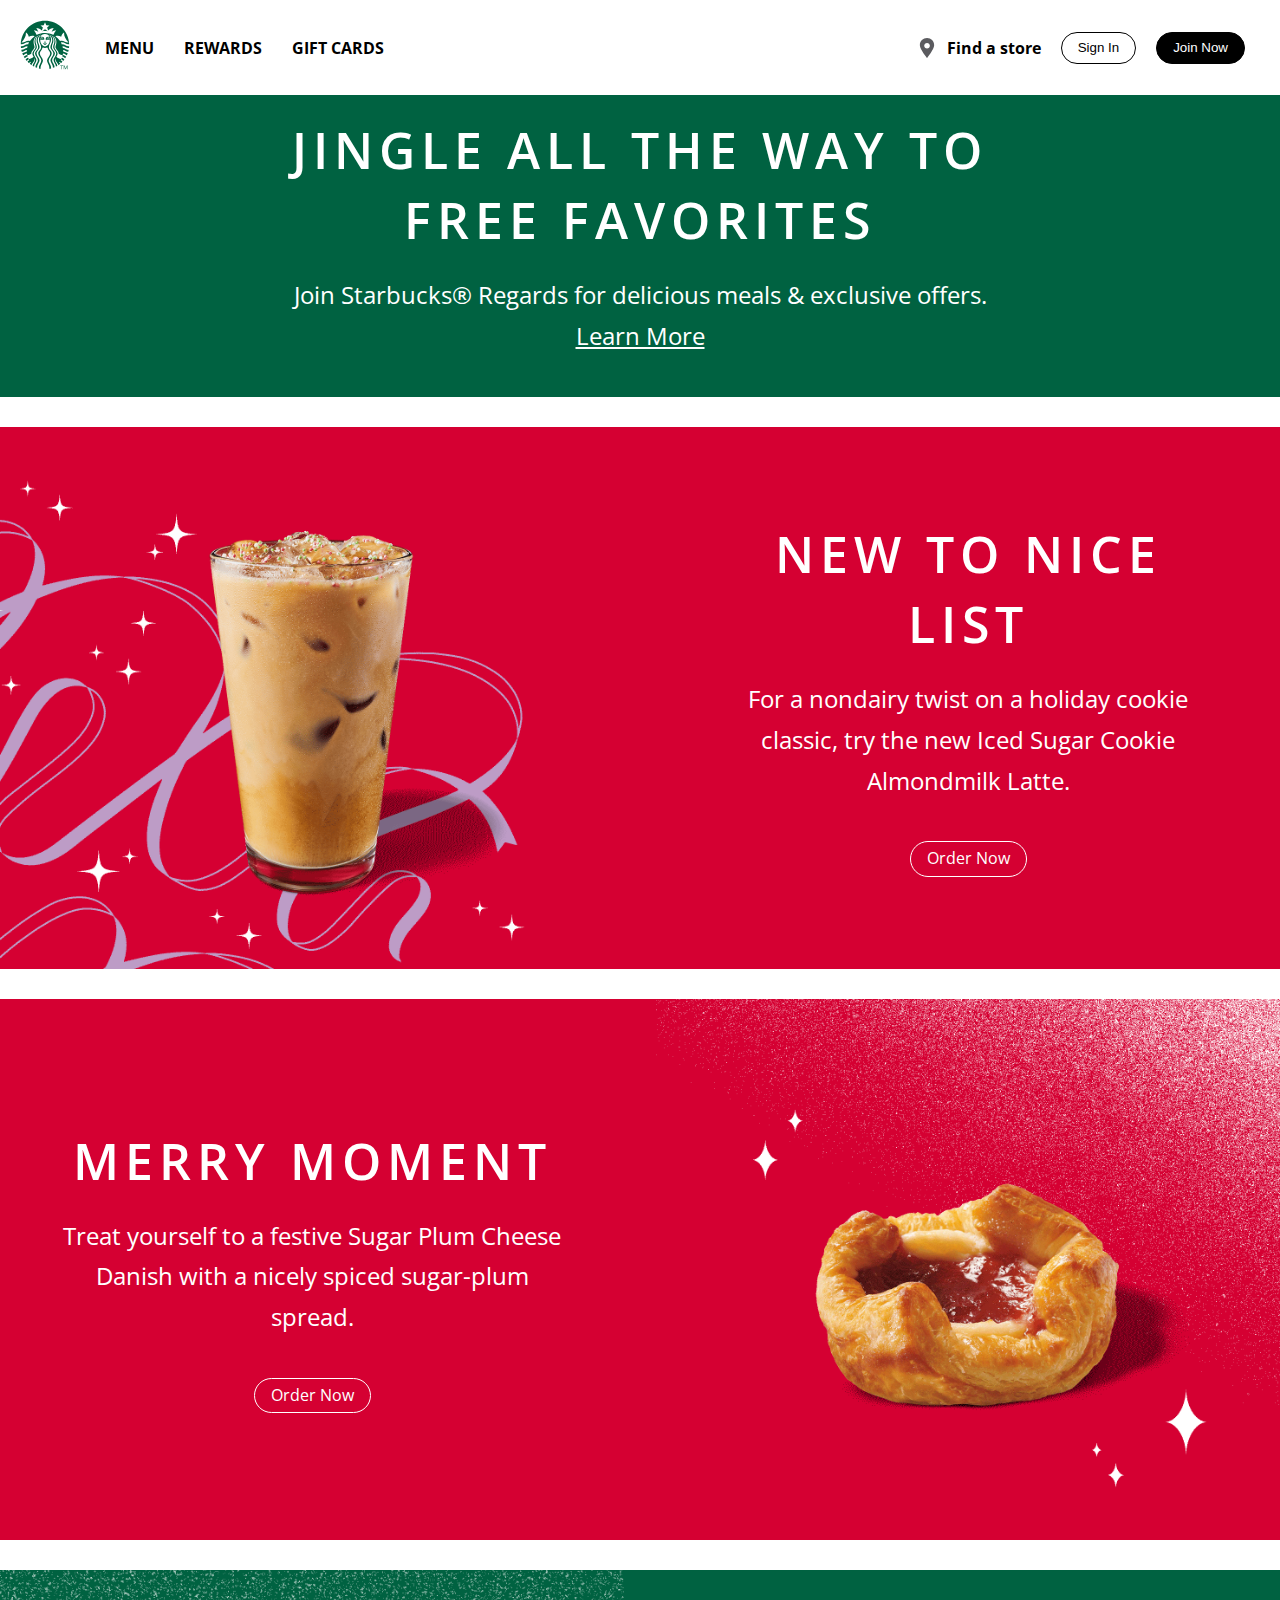
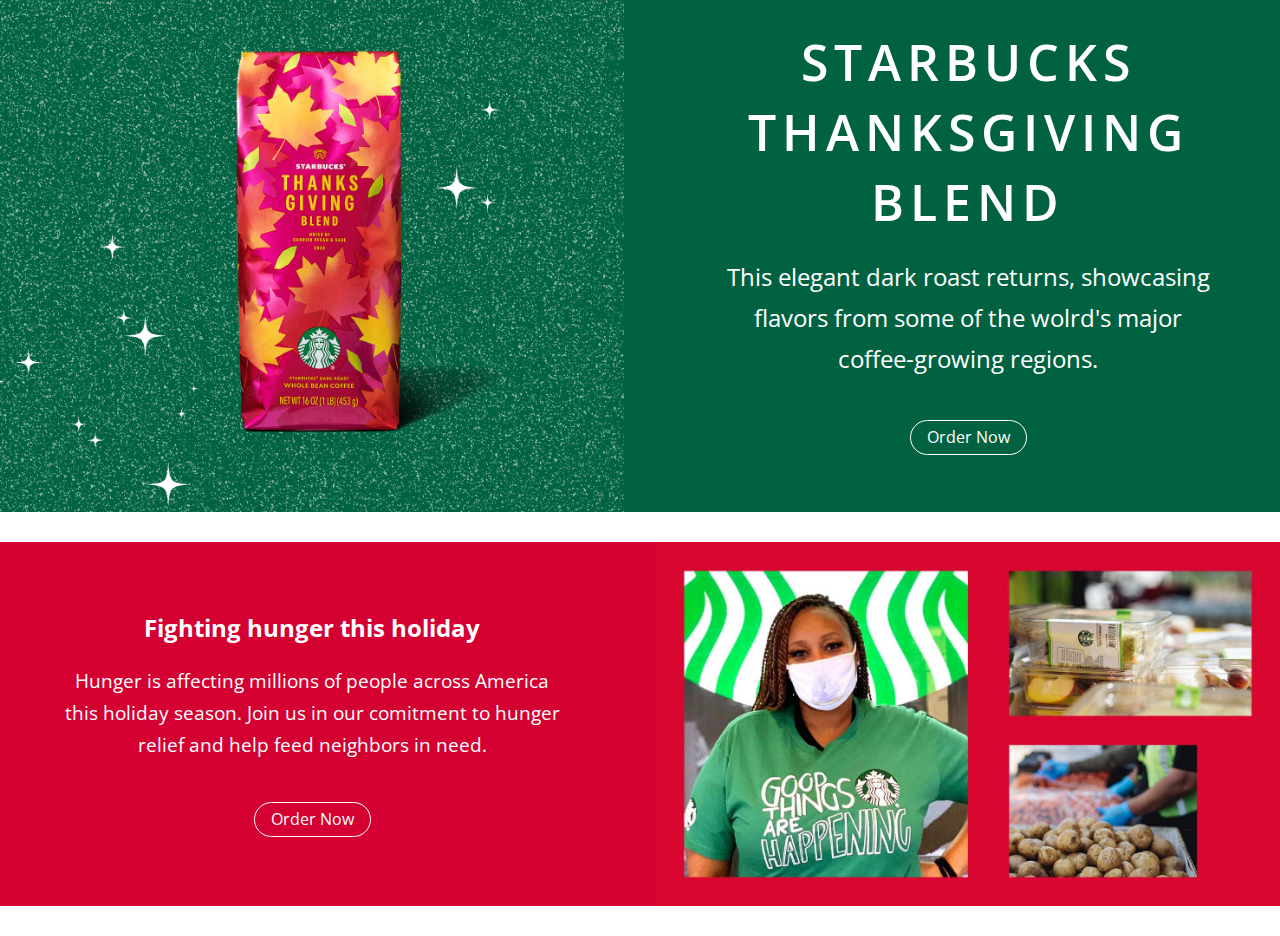
==== index.html @ 32db50b2 "initial commit" ====
<!DOCTYPE html>
<html lang="en">
<head>
    <meta charset="UTF-8">
    <meta name="viewport" content="width=device-width, initial-scale=1.0">
    <link rel = "stylesheet" href = "style.css">
    <title>Starbucks Coffee Company</title>
</head>
<body>
    <nav class="navbar">
        <div class = "navbar-container">
            <div class="navbar-brand">
                <a href="index.html">
                    <img src="img/logo.svg" alt="sb_logo">
                </a>
            </div>
            <ul class="navbar-nav-left">
                <li>
                    <a href="#"> Menu</a>
                </li>  
                <li>
                    <a href="#"> Rewards</a>
                </li>  
                <li>
                    <a href="#"> Gift Cards</a>
                </li>              
            </ul>

            <ul class="navbar-nav-right">
                <li>
                    <a href="#">
                        <img src="img/marker.svg"  alt ="">
                        <span>Find a store</span>
                    </a>
                </li>
                <li><button class="btn btn-dark-outline">Sign In</button></li>
                <li><button class="btn btn-dark">Join Now</button></li>
            </ul>
        </div>
    </nav>


    <!--- Box A -->

    <section class="box box-a bg-primary text-center py-md">
        <div class="box-inner">
            <h2 class="text-xl">Jingle All the Way to free favorites </h2>
            <p class="text-md">Join Starbucks® Regards for delicious meals & exclusive offers.<a href="#"> Learn More</a></p>
        </div>
    </section>

    <!-- Box B -->

    <section class="box box-b bg-secondary grid-col-2">
        <img src="img/box-b.png" alt="">
        <div class="box-text">
            <h2 class="text-xl">New to nice list</h2>
            <p class="text-md">For a nondairy twist on a holiday cookie classic, try the new Iced Sugar Cookie Almondmilk Latte.</p>
            <a href="#" class="btn btn-light-outline">Order Now</a>
        </div>
    </section>
    
    <!-- Box C -->

    <section class="box box-c bg-secondary grid-col-2 grid-reversed">
        <img src="img/box-c.png" alt="">
        <div class="box-text">
            <h2 class="text-xl">Merry moment</h2>
            <p class="text-md">Treat yourself to a festive Sugar Plum Cheese Danish with a nicely spiced sugar-plum spread.</p>
            <a href="#" class="btn btn-light-outline">Order Now</a>
        </div>
    </section>

    <!-- Box D -->

    <section class="box box-d bg-primary grid-col-2">
        <img src="img/box-d.png" alt="">
        <div class="box-text">
            <h2 class="text-xl">Starbucks Thanksgiving Blend</h2>
            <p class="text-md">This elegant dark roast returns, showcasing flavors from some of the wolrd's major coffee-growing regions. </p>
            <a href="#" class="btn btn-light-outline">Order Now</a>
        </div>
    </section>

    <!-- Box E -->

    <section class="box box-e bg-secondary grid-col-2 grid-reversed">
        <img src="img/box-e.jpg" alt="">
        <div class="box-text">
            <h2 class="text-md">Fighting hunger this holiday</h2>
            <p class="text-sm">Hunger is affecting millions of people across America this holiday season. Join us in our comitment to hunger relief and help feed neighbors in need.</p>
            <a href="#" class="btn btn-light-outline">Order Now</a>
        </div>
    </section>

    <script src="script.js"></script>
</body>
</html>
---- style.css ----
@import url('https://fonts.googleapis.com/css2?family=Open+Sans:wght@400;600;700&display=swap');


:root {
    --color-primary:#006241;
    --color-secondary: #d50032;
    --color-extra: #d4e9e2;
}

*{
    box-sizing: border-box;
    margin:0;
    padding:0;
}

html, body{
    font-family: 'Open Sans', sans-serif;
    line-height: 1.4;
    color:black;
}

a{
    color:black;
}

ul{
    list-style: none;
}

p{
    margin:5px 0;
    line-height: 1.7;
}

img{
    max-width: 100%;
}

section a{
    color:#fff;
}

/* navbar */

.navbar{
    width: 100%;
    height: auto;
    background-color: #fff;
    padding:20px;
    box-shadow: 0 1px 3px rgb(0 0 0 / 10%), 0 2px 2px rgb(0 0 0 / 6%), 0 0 2px rgb(0 0 0 / 7%);

}

.navbar-container{
    display: flex;
    justify-content: space-between;
    align-items: center;
}

.navbar ul {
    display:flex;
    align-items: center;
}

.navbar li {
    margin: 0 15px;
    font-weight: bold;
}

.navbar a{
    color: #000;
    text-decoration: none;
}

.navbar a:hover{
    color: var(--color-primary);
}

.navbar-brand img{
    width: 50px;
    height: 50px;
}

.navbar-nav-left{
    text-transform: uppercase;
    flex: 1;
    margin-left:20px;
}

.navbar-nav-right li:first-child a{
    display: flex;
    align-items: center;
}

.navbar-nav-right img{
    height: 20px;
    width: 20px;
    margin-right: 10px;
}

.navbar-nav-right li:nth-child(2){
    margin: 0 5px;
}


/* Box */

.box{
    margin-bottom:30px;
}

.box-inner{
    max-width: 700px;
    margin: 0 auto;
}

.box-text{
    max-width: 500px;
    text-align: center;
    justify-self: center;
    padding: 20px 0;
}

.box-text .btn {
    margin-top: 20px;
}

/* Grid Styles */

.grid-col-2 {
    display: grid;
    grid-template-columns: 1fr 1fr;
    gap:2rem;
    align-items: center;
    justify-content: space-between;
}

.grid-reversed :first-child{
    order:2;
}


/* buttons */

.btn {
    cursor: pointer;
    display: inline-block;
    background-color: none;
    border: 1px #000 solid;
    border-radius: 50px;
    padding: 7px 16px;
    line-height: 1.2;
    text-align: center;
    text-decoration: none;
}

.btn-dark-outline {
    background-color: #fff;
    border-color: #000;
    color: black;
}

.btn-dark-outline:hover{
    background-color: rgba(0,0,0,0.06);
}

.btn-dark{
    background-color: #000;
    color:#fff;
}

.btn-dark:hover{
    background-color: #333;
    color:white;
}

.btn-light-outline {
    border-color: #fff;
    color: #fff;
}



/* backgrounds */

.bg-primary{
    background-color: var(--color-primary);
    color: #fff;
}

.bg-secondary{
    background-color: var(--color-secondary);
    color: #fff;
}

.bg-extra{
    background-color: var(--color-extra);
    color: #000;
}

.bg-dark{
    background-color: #000;
    color: #fff;
}


/* text styling */

.text-center {
    text-align:center;
}

.text-xl {
    font-size: 50px;
    text-transform: uppercase;
    letter-spacing: 6px;
    font-weight: 600;
    margin-bottom: 20px;
}

.text-lg {
    font-size: 40px;
    text-transform: uppercase;
    margin-bottom: 20px;
}

.text-md {
    font-size: 24px;
    margin-bottom: 20px;
}

.text-sm {
    font-size: 19px;
    margin-bottom: 20px;
}


/* padding */

.py-sm {
    padding: 10px 0;
}

.py-md {
    padding: 20px 0;
}

.py-lg {
    padding: 40px 0;
}



@media(max-width:960px){
    .text-xl{
        font-size: 30px;
    }

    .text-lg {
        font-size: 25px;
    }

    .text-md{
        font-size: 19px;
    }
}


@media (min-width:140px) {
    .box {
        max-width: 1440px;
        margin-right: auto;
        margin-left: auto;
    }
}
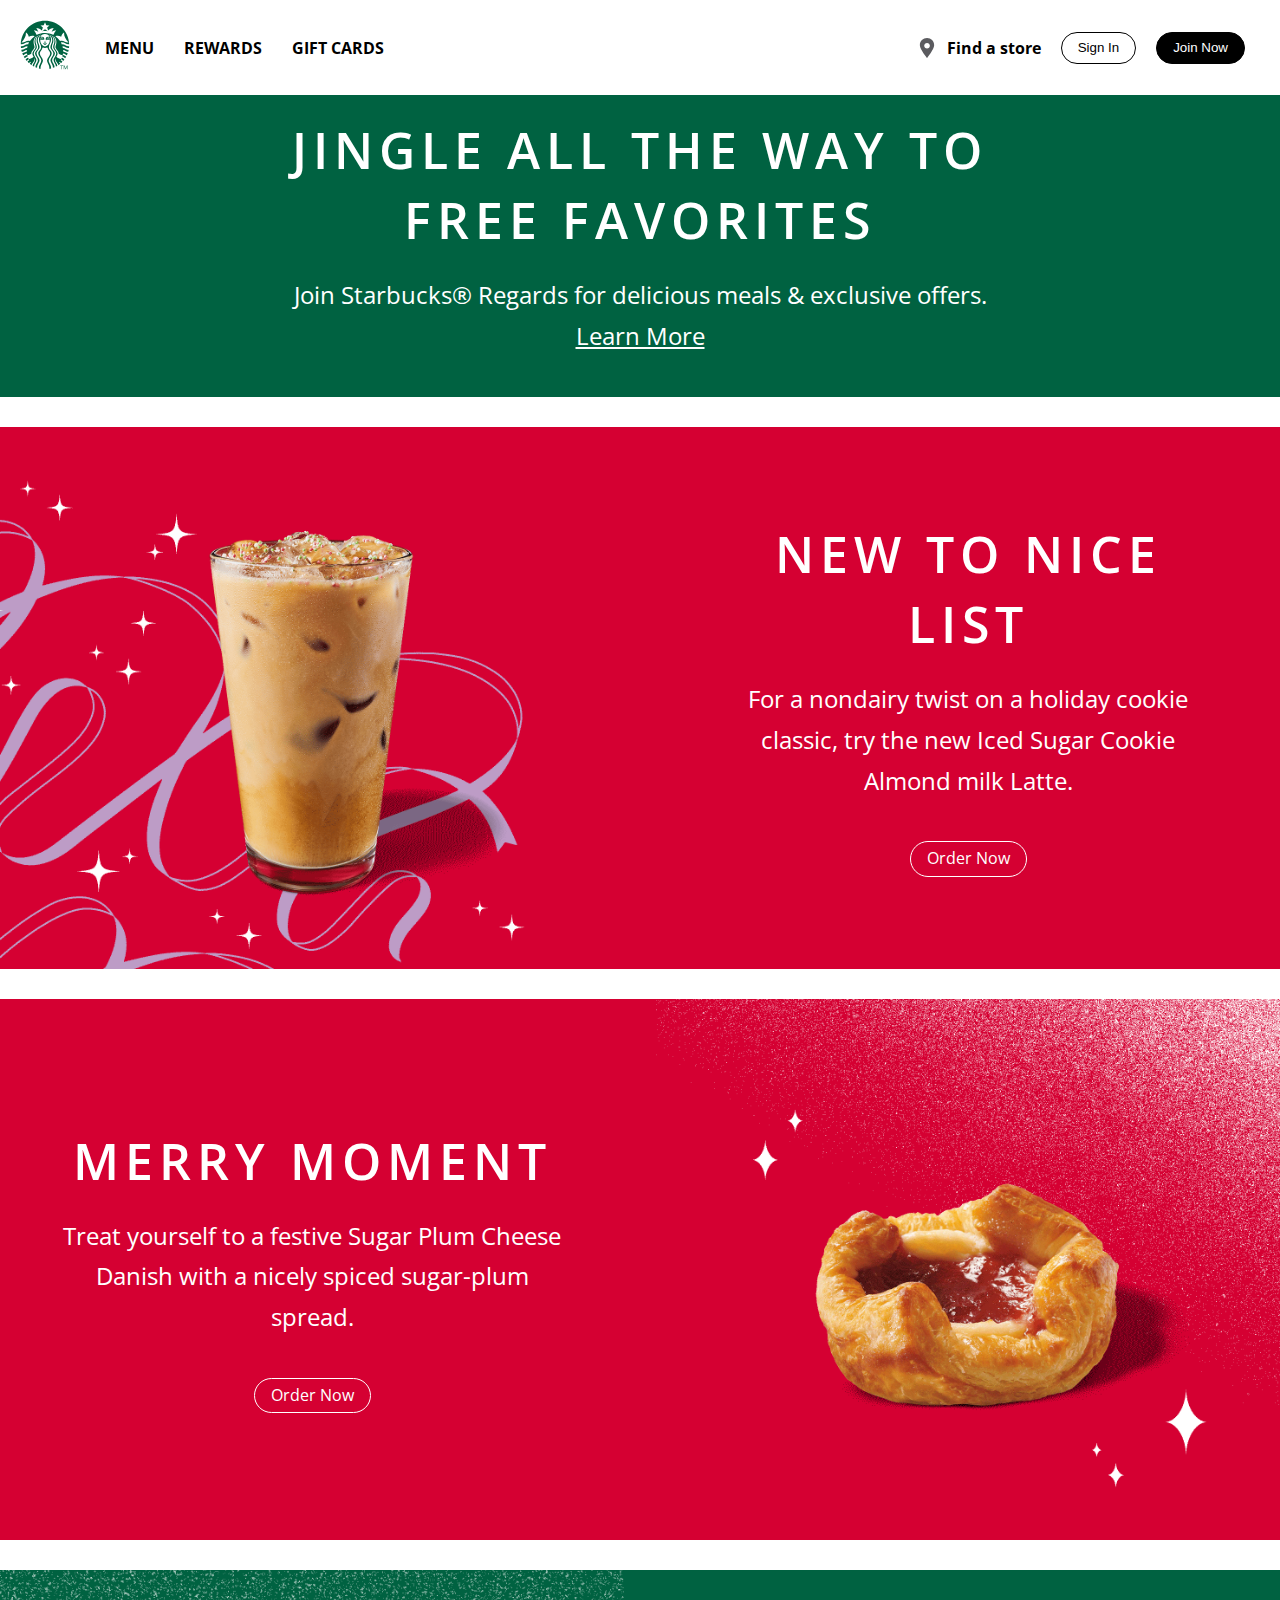
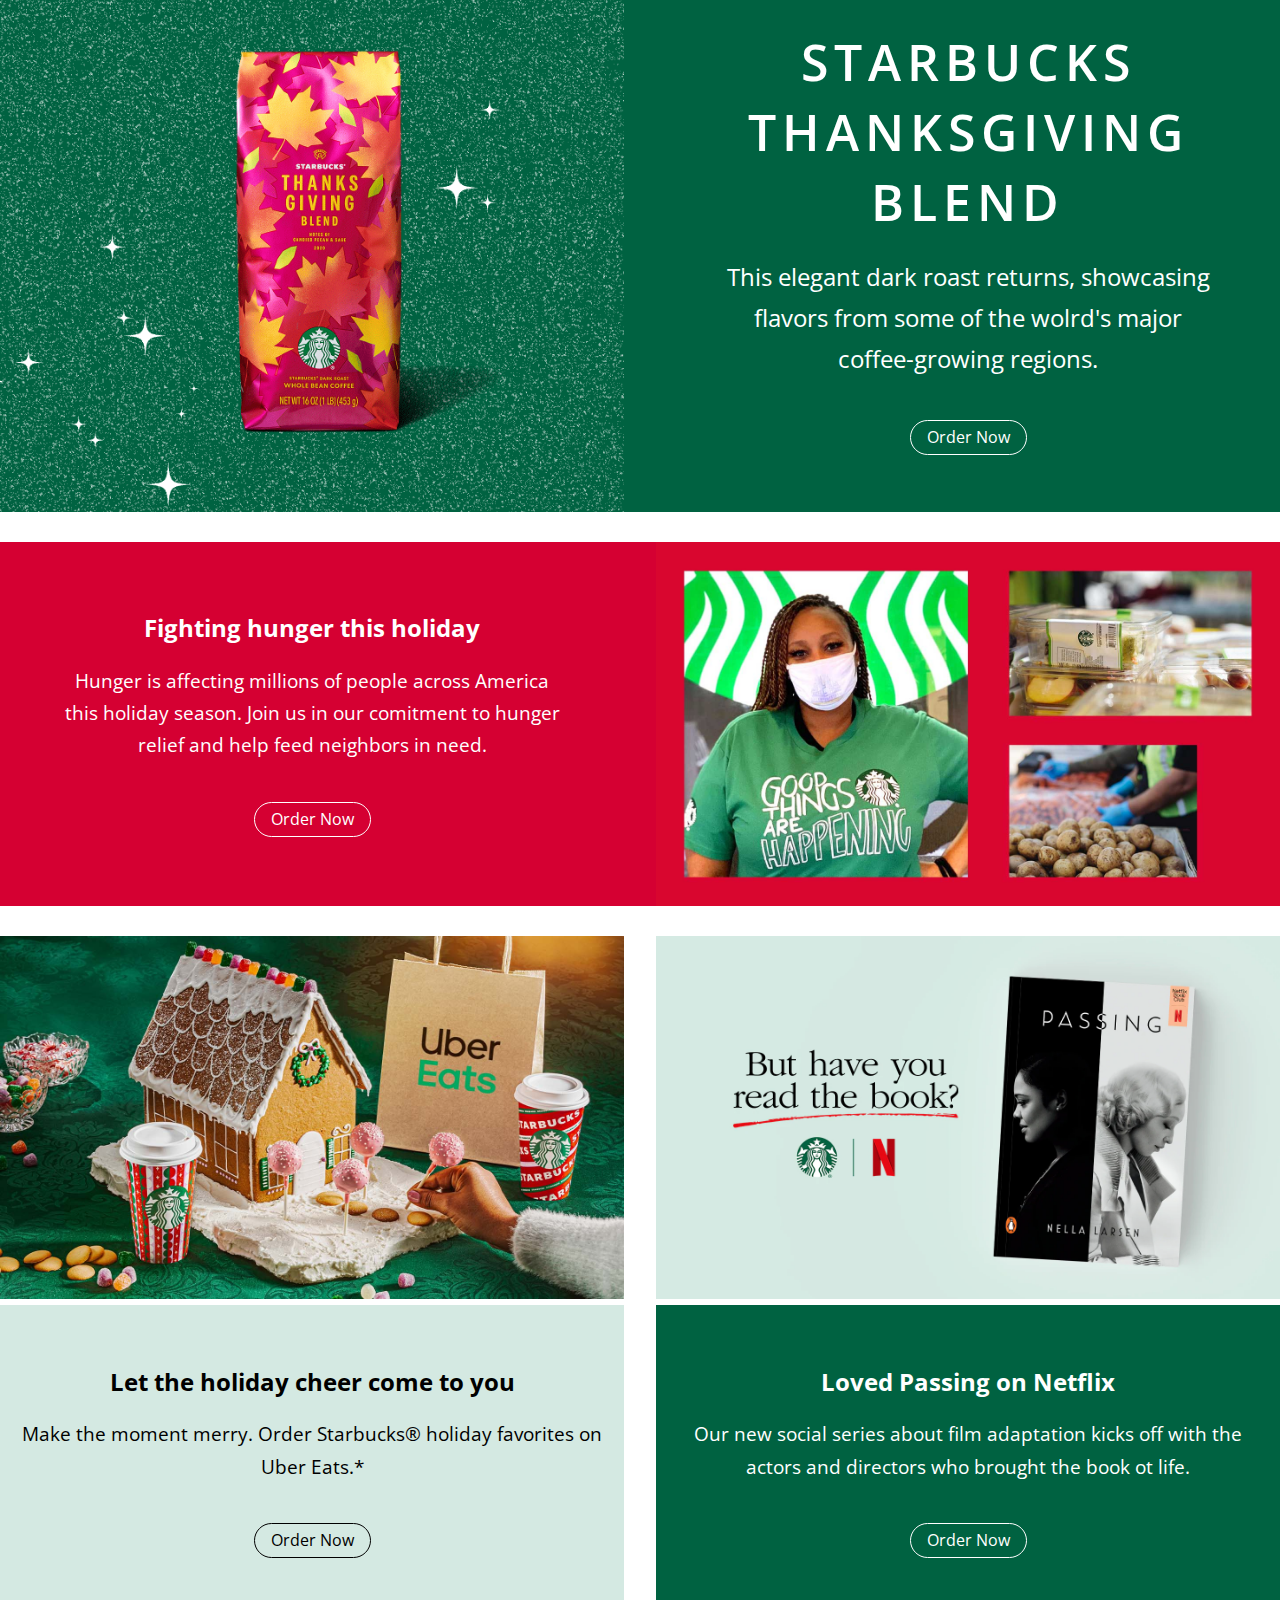
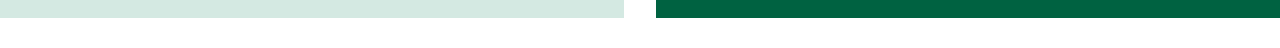
==== commit 6db5994a: "Finished with the grids, footers left" ====
--- a/index.html
+++ b/index.html
@@ -55,7 +55,7 @@
         <img src="img/box-b.png" alt="">
         <div class="box-text">
             <h2 class="text-xl">New to nice list</h2>
-            <p class="text-md">For a nondairy twist on a holiday cookie classic, try the new Iced Sugar Cookie Almondmilk Latte.</p>
+            <p class="text-md">For a nondairy twist on a holiday cookie classic, try the new Iced Sugar Cookie Almond milk Latte.</p>
             <a href="#" class="btn btn-light-outline">Order Now</a>
         </div>
     </section>
@@ -92,6 +92,32 @@
             <a href="#" class="btn btn-light-outline">Order Now</a>
         </div>
     </section>
+     
+    <!-- Box F -->
+
+    <section class="box box-f grid-col-2">
+         <div>
+            <img src="img/box-f1.jpg" alt="">
+            <div class = "bg-extra py-lg">
+                <div class="box-text">
+                    <h2 class="text-md">Let the holiday cheer come to you</h2>
+                    <p class="text-sm">Make the moment merry. Order Starbucks® holiday favorites on Uber Eats.*</p>
+                    <a href="#" class="btn btn-dark-outline">Order Now</a>
+                </div>
+            </div>
+        </div>
+
+         <div>
+            <img src="img/box-f2.jpg" alt="">
+            <div class="bg-primary py-lg">
+                <div class="box-text">
+                    <h2 class="text-md">Loved Passing on Netflix</h2>
+                    <p class="text-sm">Our new social series about film adaptation kicks off with the actors and directors who brought the book ot life.</p>
+                   <a href="#" class="btn btn-light-outline">Order Now</a>
+                </div>
+            </div>
+         </div>
+    </section>
 
     <script src="script.js"></script>
 </body>
--- a/style.css
+++ b/style.css
@@ -119,10 +119,15 @@
     text-align: center;
     justify-self: center;
     padding: 20px 0;
+    margin: 0 auto;
 }
 
 .box-text .btn {
     margin-top: 20px;
+}
+
+.box-f .box-text {
+    max-width:600px;
 }
 
 /* Grid Styles */
@@ -155,7 +160,7 @@
 }
 
 .btn-dark-outline {
-    background-color: #fff;
+    background-color: #ffffff00;
     border-color: #000;
     color: black;
 }
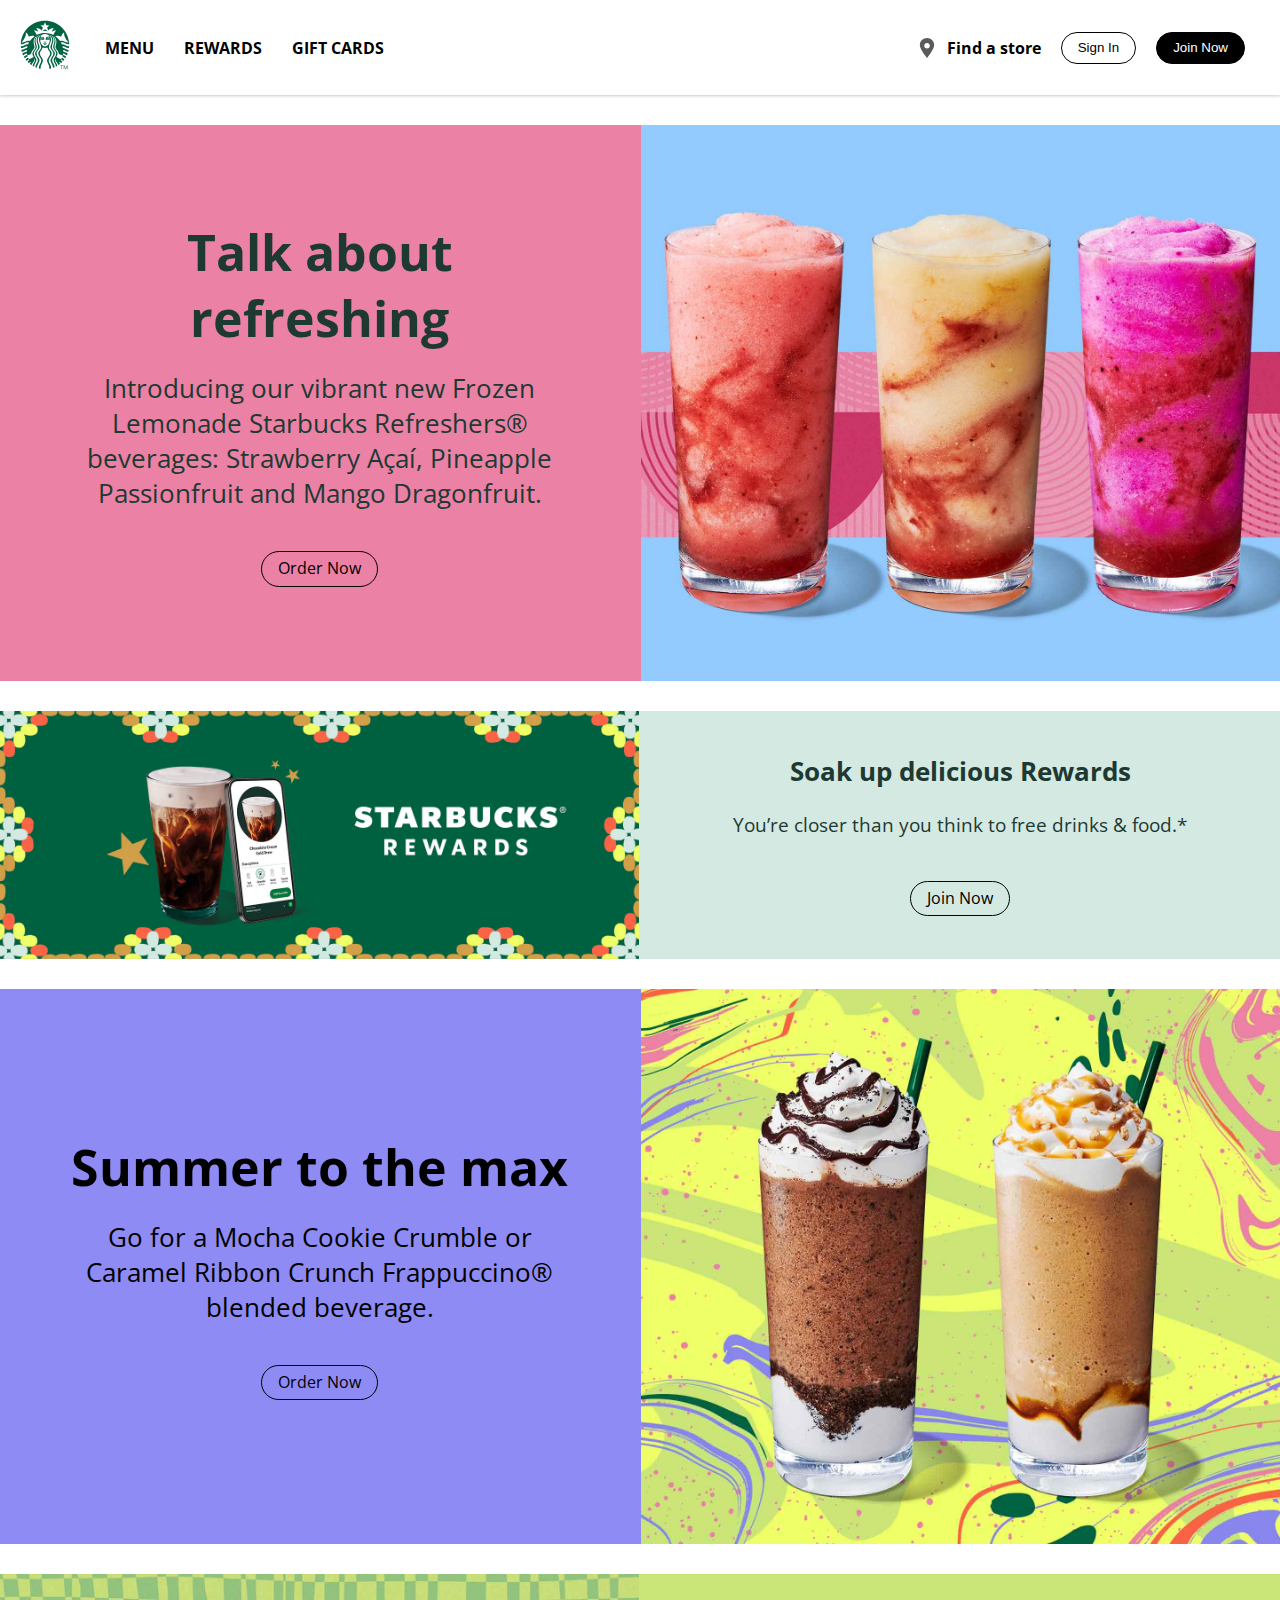
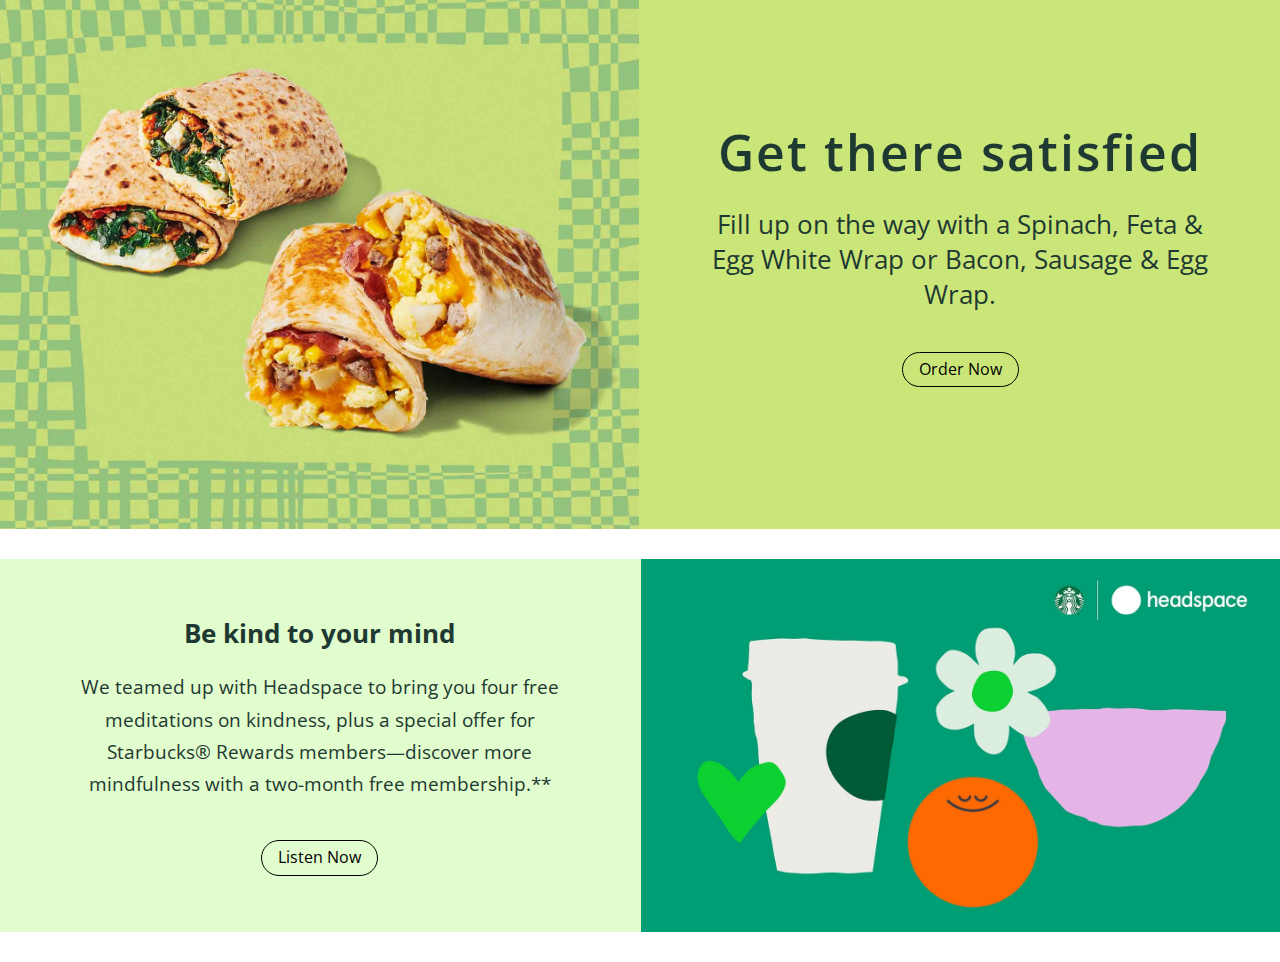
==== commit 957d0bec: "template changes" ====
--- a/index.html
+++ b/index.html
@@ -3,7 +3,7 @@
 <head>
     <meta charset="UTF-8">
     <meta name="viewport" content="width=device-width, initial-scale=1.0">
-    <link rel = "stylesheet" href = "style.css">
+    <link rel = "stylesheet" href = "style2.css">
     <title>Starbucks Coffee Company</title>
 </head>
 <body>
@@ -16,19 +16,19 @@
             </div>
             <ul class="navbar-nav-left">
                 <li>
-                    <a href="#"> Menu</a>
+                    <a href="https://www.starbucks.com/menu"> Menu</a>
                 </li>  
                 <li>
-                    <a href="#"> Rewards</a>
+                    <a href="https://www.starbucks.com/rewards"> Rewards</a>
                 </li>  
                 <li>
-                    <a href="#"> Gift Cards</a>
+                    <a href="https://www.starbucks.com/gift"> Gift Cards</a>
                 </li>              
             </ul>
 
             <ul class="navbar-nav-right">
                 <li>
-                    <a href="#">
+                    <a href="https://www.starbucks.com/store-locator">
                         <img src="img/marker.svg"  alt ="">
                         <span>Find a store</span>
                     </a>
@@ -40,85 +40,66 @@
     </nav>
 
 
-    <!--- Box A -->
-
-    <section class="box box-a bg-primary text-center py-md">
-        <div class="box-inner">
-            <h2 class="text-xl">Jingle All the Way to free favorites </h2>
-            <p class="text-md">Join Starbucks® Regards for delicious meals & exclusive offers.<a href="#"> Learn More</a></p>
+    <!-- Box A -->
+    
+    <section class="box box-a bg-a text-center grid-col-2 grid-reversed">
+        <img src="sb_img/box1.jpg">
+        <div class="box-text">
+            <h1 class = "text-lg">Talk about refreshing</h1>
+            <p class = "text-md">Introducing our vibrant new Frozen Lemonade Starbucks Refreshers® beverages: Strawberry Açaí, Pineapple Passionfruit and Mango Dragonfruit. </p>
+            <a href="https://www.starbucks.com/menu/drinks/cold-drinks" class = " btn btn-dark-outline"> Order Now</a>
         </div>
     </section>
 
     <!-- Box B -->
-
-    <section class="box box-b bg-secondary grid-col-2">
-        <img src="img/box-b.png" alt="">
+    
+    <section class="box box-b bg-b text-center grid-col-2">
+        <img src="sb_img/box-2 - Copy.jpg">
         <div class="box-text">
-            <h2 class="text-xl">New to nice list</h2>
-            <p class="text-md">For a nondairy twist on a holiday cookie classic, try the new Iced Sugar Cookie Almond milk Latte.</p>
-            <a href="#" class="btn btn-light-outline">Order Now</a>
-        </div>
-    </section>
-    
-    <!-- Box C -->
-
-    <section class="box box-c bg-secondary grid-col-2 grid-reversed">
-        <img src="img/box-c.png" alt="">
-        <div class="box-text">
-            <h2 class="text-xl">Merry moment</h2>
-            <p class="text-md">Treat yourself to a festive Sugar Plum Cheese Danish with a nicely spiced sugar-plum spread.</p>
-            <a href="#" class="btn btn-light-outline">Order Now</a>
+            <h1 class = "text-md">Soak up delicious Rewards</h1>
+            <p class = "text-sm">You’re closer than you think to free drinks & food.*</p>
+            <a href="https://starbucks.app.link/23P2Qm5Nbtb" class = " btn btn-dark-outline"> Join Now</a>
         </div>
     </section>
 
-    <!-- Box D -->
 
-    <section class="box box-d bg-primary grid-col-2">
-        <img src="img/box-d.png" alt="">
-        <div class="box-text">
-            <h2 class="text-xl">Starbucks Thanksgiving Blend</h2>
-            <p class="text-md">This elegant dark roast returns, showcasing flavors from some of the wolrd's major coffee-growing regions. </p>
-            <a href="#" class="btn btn-light-outline">Order Now</a>
+    <!-- Box C -->
+    
+    <section class="box box-c bg-c text-center grid-col-2 grid-reversed">
+        <img src="sb_img/box3.jpg">
+        <div class="box-text" style="color: black;">
+            <h1 class = "text-lg">Summer to the max</h1>
+            <p class = "text-md">Go for a Mocha Cookie Crumble or Caramel Ribbon Crunch Frappuccino® blended beverage.</p>
+            <a href="https://www.starbucks.com/menu/drinks/frappuccino-blended-beverages" class = " btn btn-dark-outline"> Order Now</a>
         </div>
     </section>
 
-    <!-- Box E -->
 
-    <section class="box box-e bg-secondary grid-col-2 grid-reversed">
-        <img src="img/box-e.jpg" alt="">
+    <!-- Box D -->
+    
+    <section class="box box-d bg-d text-center grid-col-2">
+        <img src="sb_img/box4.jpg">
         <div class="box-text">
-            <h2 class="text-md">Fighting hunger this holiday</h2>
-            <p class="text-sm">Hunger is affecting millions of people across America this holiday season. Join us in our comitment to hunger relief and help feed neighbors in need.</p>
-            <a href="#" class="btn btn-light-outline">Order Now</a>
+            <h1 class = "text-xl">Get there satisfied</h1>
+            <p class = "text-md">Fill up on the way with a Spinach, Feta & Egg White Wrap or Bacon, Sausage & Egg Wrap.</p>
+            <a href="https://www.starbucks.com/menu/food/hot-breakfast" class = " btn btn-dark-outline"> Order Now</a>
         </div>
     </section>
-     
-    <!-- Box F -->
 
-    <section class="box box-f grid-col-2">
-         <div>
-            <img src="img/box-f1.jpg" alt="">
-            <div class = "bg-extra py-lg">
-                <div class="box-text">
-                    <h2 class="text-md">Let the holiday cheer come to you</h2>
-                    <p class="text-sm">Make the moment merry. Order Starbucks® holiday favorites on Uber Eats.*</p>
-                    <a href="#" class="btn btn-dark-outline">Order Now</a>
-                </div>
-            </div>
+
+    <!-- Box E -->
+    
+    <section class="box box-e bg-e text-center grid-col-2 grid-reversed">
+        <img src="sb_img/box5.jpg">
+        <div class="box-text">
+            <h1 class = "text-md">Be kind to your mind</h1>
+            <p class = "text-sm">We teamed up with Headspace to bring you four free meditations on kindness, plus a special offer for Starbucks® Rewards members—discover more mindfulness with a two-month free membership.**</p>
+            <a href="https://www.headspace.com/starbucksrewards" class = " btn btn-dark-outline"> Listen Now</a>
         </div>
-
-         <div>
-            <img src="img/box-f2.jpg" alt="">
-            <div class="bg-primary py-lg">
-                <div class="box-text">
-                    <h2 class="text-md">Loved Passing on Netflix</h2>
-                    <p class="text-sm">Our new social series about film adaptation kicks off with the actors and directors who brought the book ot life.</p>
-                   <a href="#" class="btn btn-light-outline">Order Now</a>
-                </div>
-            </div>
-         </div>
     </section>
 
-    <script src="script.js"></script>
+
+
+    <script src = "script.js"></script>
 </body>
 </html>--- a/style2.css
+++ b/style2.css
@@ -0,0 +1,294 @@
+@import url('https://fonts.googleapis.com/css2?family=Open+Sans:wght@400;600;700&display=swap');
+
+
+:root {
+    --color-primary:#006241;
+    --color-secondary: #d50032;
+    --color-extra: #d4e9e2;
+    --color-box-a: #eb81a5; 
+    --color-box-text: #1e3932;
+}
+
+*{
+    box-sizing: border-box;
+    margin:0;
+    padding:0;
+}
+
+html, body{
+    font-family: 'Open Sans';
+    line-height: 1.4;
+    color:black;
+}
+
+a{
+    color:black;
+}
+
+ul{
+    list-style: none;
+}
+
+p{
+    margin:5px 0;
+    line-height: 1.7;
+}
+
+img{
+    max-width: 100%;
+}
+
+section a{
+    color:#fff;
+}
+
+/* navbar */
+
+.navbar{
+    width: 100%;
+    height: auto;
+    background-color: #fff;
+    padding:20px;
+    box-shadow: 0 1px 3px rgb(0 0 0 / 10%), 0 2px 2px rgb(0 0 0 / 6%), 0 0 2px rgb(0 0 0 / 7%);
+
+}
+
+.navbar-container{
+    display: flex;
+    justify-content: space-between;
+    align-items: center;
+}
+
+.navbar ul {
+    display:flex;
+    align-items: center;
+}
+
+.navbar li {
+    margin: 0 15px;
+    font-weight: bold;
+}
+
+.navbar a{
+    color: #000;
+    text-decoration: none;
+}
+
+.navbar a:hover{
+    color: var(--color-primary);
+}
+
+.navbar-brand img{
+    width: 50px;
+    height: 50px;
+}
+
+.navbar-nav-left{
+    text-transform: uppercase;
+    flex: 1;
+    margin-left:20px;
+}
+
+.navbar-nav-right li:first-child a{
+    display: flex;
+    align-items: center;
+}
+
+.navbar-nav-right img{
+    height: 20px;
+    width: 20px;
+    margin-right: 10px;
+}
+
+.navbar-nav-right li:nth-child(2){
+    margin: 0 5px;
+}
+
+
+/* buttons */
+
+.btn {
+    cursor: pointer;
+    display: inline-block;
+    background-color: none;
+    border: 1px #000 solid;
+    border-radius: 50px;
+    padding: 7px 16px;
+    line-height: 1.2;
+    text-align: center;
+    text-decoration: none;
+}
+
+.btn-dark-outline {
+    background-color: #ffffff00;
+    border-color: #000;
+    color: black;
+}
+
+.btn-dark-outline:hover{
+    background-color: rgba(0,0,0,0.06);
+}
+
+.btn-dark{
+    background-color: #000;
+    color:#fff;
+}
+
+.btn-dark:hover{
+    background-color: #333;
+    color:white;
+}
+
+.btn-light-outline {
+    border-color: #fff;
+    color: #fff;
+}
+
+
+/* backgrounds  */
+
+.bg-a{
+    background-color: var(--color-box-a);
+}
+
+.bg-b{
+    background-color: var(--color-extra);
+    color: var(--color-box-text);
+}
+
+.bg-c{
+    background-color: #8f8bf4;
+    color:#000;
+}
+
+.bg-d{
+    background-color: #cbe678;
+}
+
+.bg-e{
+    background-color: #e1fccd;
+
+}
+
+
+
+
+/* grid */
+
+.grid-col-2{
+    display: grid;
+    grid-template-columns: 1fr 1fr;
+    gap:1px;
+    align-items: center;
+    justify-content: space-between;
+}
+
+.grid-reversed :first-child{
+    order:2;
+}
+
+
+/* text */
+
+.text-center {
+    text-align:center;
+}
+
+.text-xl {
+    font-size: 50px;
+    letter-spacing: 2px;
+    font-weight: 600;
+    margin-bottom: 20px;
+}
+
+.text-lg {
+    font-size: 50px;
+    margin-bottom: 20px;
+    line-height: 1.75cm;
+}
+
+.text-md {
+    font-size: 1.6rem;
+    margin-bottom: 20px;
+    text-align: center;
+    line-height: 35px;
+}
+
+.text-sm {
+    font-size: 19px;
+    margin-bottom: 20px;
+}
+
+
+/* box */
+
+.box{
+    margin-bottom:30px;
+    margin-top: 30px;
+}
+
+.box-inner{
+    max-width: 700px;
+    margin: 0 auto;
+}
+
+.box-text{
+    max-width: 500px;
+    text-align: center;
+    justify-self: center;
+    padding: 20px 0;
+    margin: 0 auto;
+    color:var(--color-box-text);
+}
+
+.box-text .btn {
+    margin-top: 20px;
+}
+
+.box-f .box-text {
+    max-width:600px;
+}
+
+
+
+
+
+
+/* padding */
+
+.py-sm {
+    padding: 10px 0;
+}
+
+.py-md {
+    padding: 20px 0;
+}
+
+.py-lg {
+    padding: 40px 0;
+}
+
+
+
+@media(max-width:960px){
+    .text-xl{
+        font-size: 30px;
+    }
+
+    .text-lg {
+        font-size: 25px;
+    }
+
+    .text-md{
+        font-size: 19px;
+    }
+}
+
+
+@media (min-width:140px) {
+    .box {
+        max-width: 1440px;
+        margin-right: auto;
+        margin-left: auto;
+    }
+}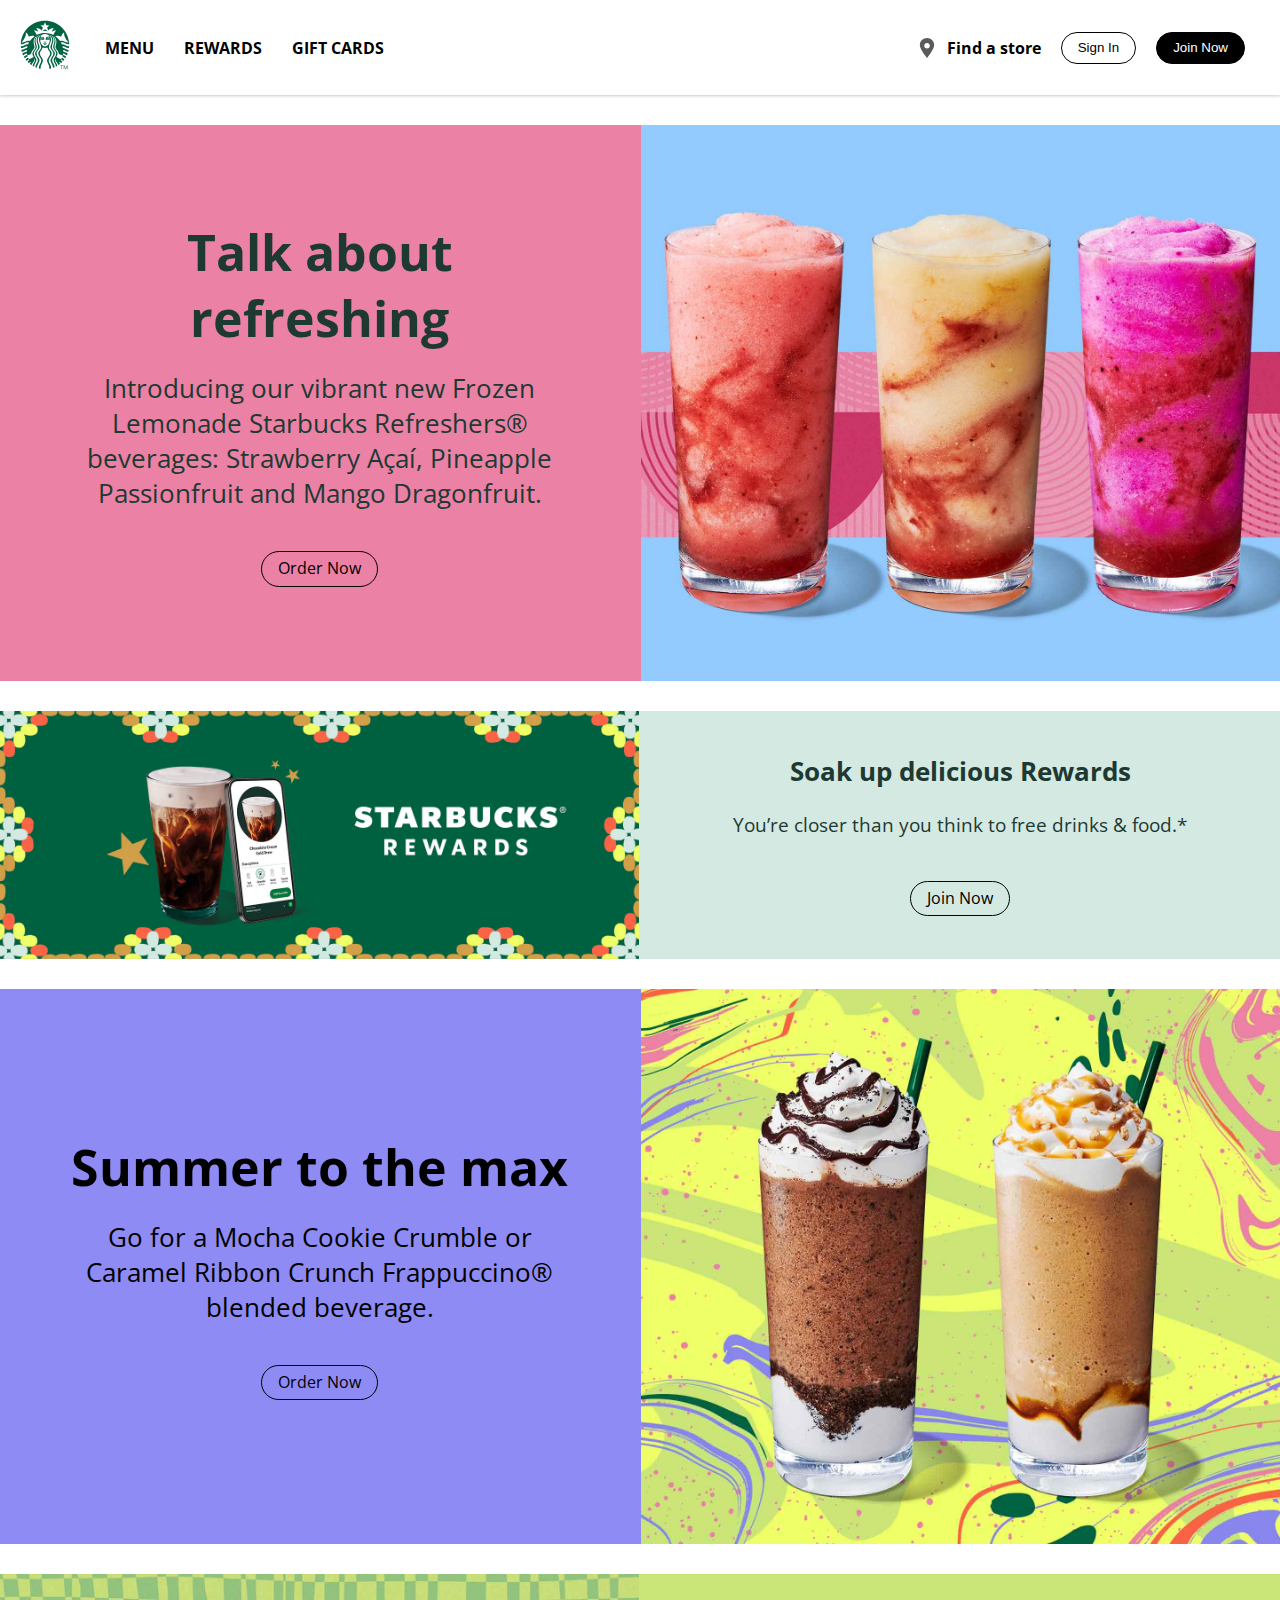
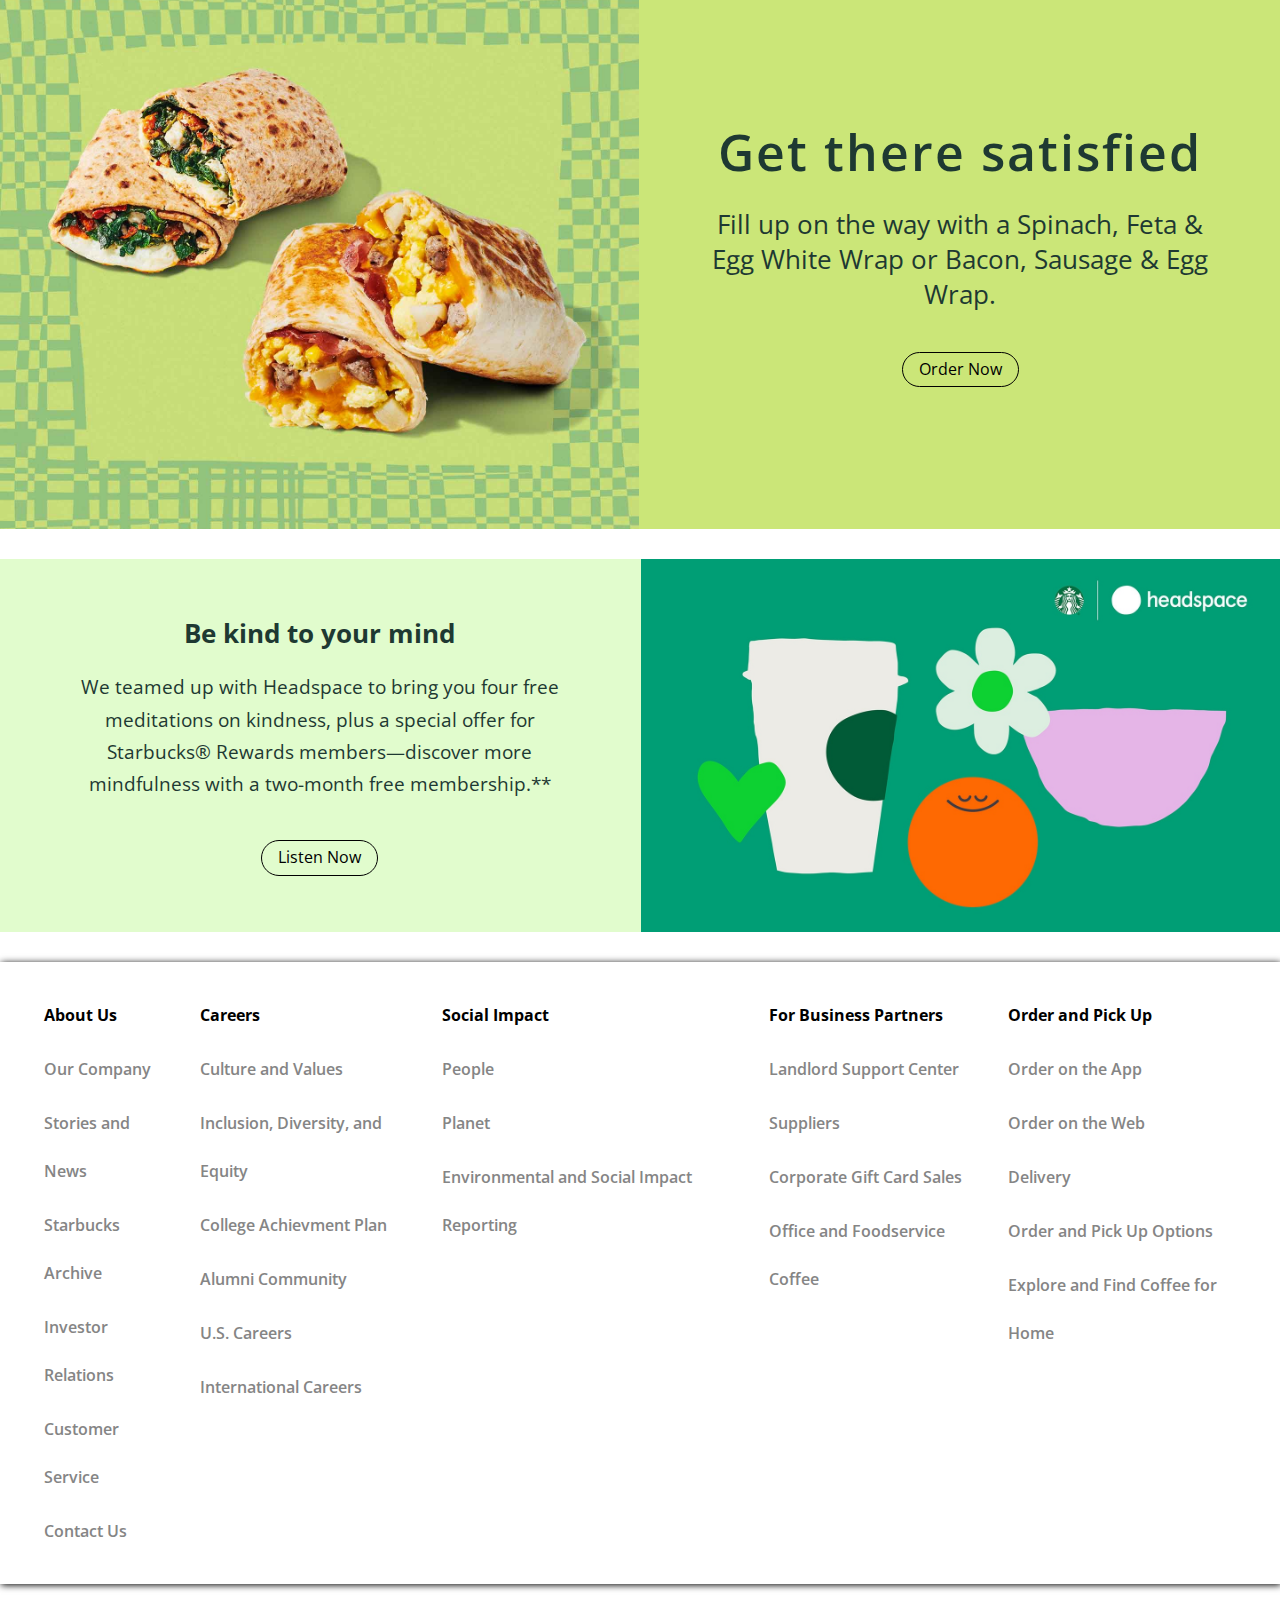
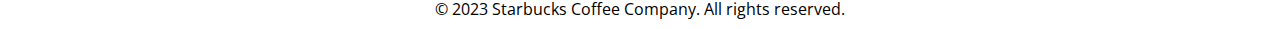
==== commit 62660135: "footer initialised" ====
--- a/index.html
+++ b/index.html
@@ -98,6 +98,50 @@
         </div>
     </section>
 
+    <footer class="ftr-container">
+        <ul class="ftr-lst">
+            <li><b>About Us</b></li>
+            <li><a href="">Our Company</a></li>
+            <li><a href="">Stories and News</a></li>
+            <li><a href="">Starbucks Archive</a></li>
+            <li><a href="">Investor Relations</a></li>
+            <li><a href="">Customer Service</a></li>
+            <li><a href="">Contact Us</a></li>
+
+        </ul>
+        <ul class="ftr-lst">
+            <li><b>Careers</b></li>
+            <li><a href="">Culture and Values</a></li>
+            <li><a href="">Inclusion, Diversity, and Equity</a></li>
+            <li><a href="">College Achievment Plan</a></li>
+            <li><a href="">Alumni Community</a></li>
+            <li><a href="">U.S. Careers</a></li>
+            <li><a href="">International Careers</a></li>
+        </ul>
+        <ul class="ftr-lst">
+            <li><b>Social Impact</b></li>
+            <li><a href="">People</a></li>
+            <li><a href="">Planet</a></li>
+            <li><a href="">Environmental and Social Impact Reporting</a></li>
+        </ul>
+        <ul class="ftr-lst">
+            <li><b>For Business Partners</b></li>
+            <li><a href="">Landlord Support Center</a></li>
+            <li><a href="">Suppliers </a></li>
+            <li><a href="">Corporate Gift Card Sales</a></li>
+            <li><a href="">Office and Foodservice Coffee</a></li>
+        </ul>
+        <ul class="ftr-lst">
+            <li><b>Order and Pick Up</b></li>
+            <li><a href="">Order on the App</a></li>
+            <li><a href="">Order on the Web</a></li>
+            <li><a href="">Delivery</a></li>
+            <li><a href="">Order and Pick Up Options</a></li>
+            <li><a href="">Explore and Find Coffee for Home</a></li>
+        </ul>
+
+    </footer>
+    <p class="text-center">© 2023 Starbucks Coffee Company. All rights reserved.</p>
 
 
     <script src = "script.js"></script>
--- a/style2.css
+++ b/style2.css
@@ -268,6 +268,39 @@
     padding: 40px 0;
 }
 
+/* footers */
+
+.ftr-container{
+    display: flex;
+    justify-content: flex-start;
+    padding: 2%;
+    box-shadow: 1px 1px 7px rgb(0, 0, 0);
+    margin-bottom: 1%;
+}
+
+.ftr-list{
+    display: flex;
+    align-items: center;
+    margin-right: 10px;
+}
+
+.ftr-container li{
+    margin: 0 15px;
+    line-height: 3em;
+    padding:3px;
+}
+
+.ftr-container a{
+    text-decoration: none;
+    color: #858585;
+    font-weight: 600;
+}
+
+.ftr-container a:hover{
+    color: black;
+    word-wrap:normal;
+}
+
 
 
 @media(max-width:960px){
